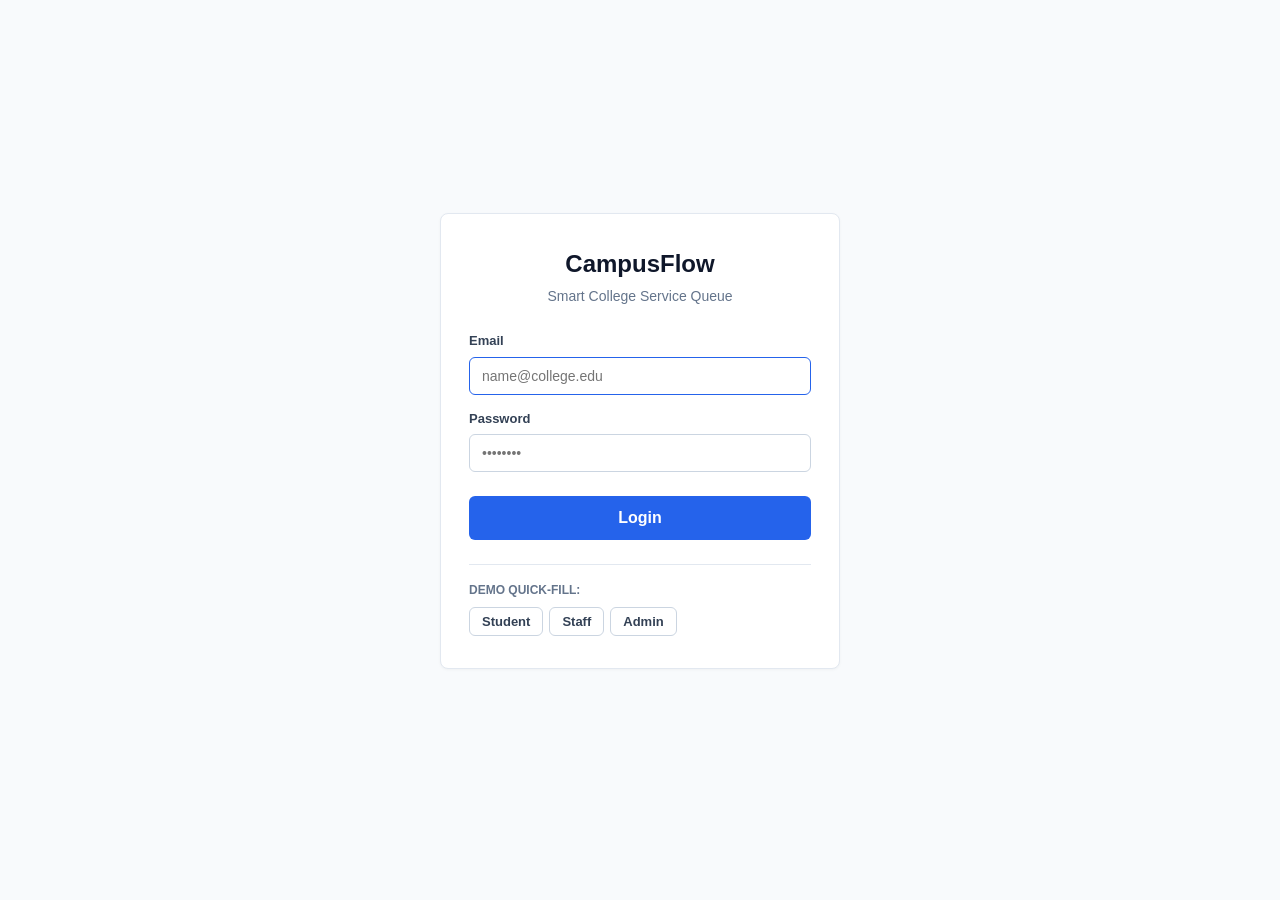
==== frontend/pages/login.html @ 9b598b86 "first commit" ====
<!DOCTYPE html>
<html lang="en">
<head>
    <meta charset="UTF-8">
    <meta name="viewport" content="width=device-width, initial-scale=1.0">
    <title>Login - CampusFlow</title>
    <link rel="stylesheet" href="../css/style.css">
</head>
<body style="display:flex; justify-content:center; align-items:center; min-height:100vh; padding:20px;">

    <div class="card" style="width:100%; max-width:400px; padding:32px 28px;">
        <div style="text-align:center; margin-bottom:24px;">
            <h1 style="font-size:24px; color:#0f172a; margin-bottom:4px;">CampusFlow</h1>
            <p style="color:#64748b; font-size:14px;">Smart College Service Queue</p>
        </div>

        <div id="alert" class="alert" style="display:none;"></div>

        <form onsubmit="handleLogin(event)">
            <div class="form-group">
                <label for="email">Email</label>
                <input type="email" id="email" placeholder="name@college.edu" required autofocus>
            </div>

            <div class="form-group">
                <label for="password">Password</label>
                <input type="password" id="password" placeholder="••••••••" required>
            </div>

            <button type="submit" class="btn btn-primary btn-block btn-lg" style="margin-top:10px;">Login</button>
        </form>

        <!-- Quick Demo Credentials -->
        <div style="margin-top:24px; padding-top:16px; border-top:1px solid #e2e8f0;">
            <div style="font-size:12px; font-weight:700; color:#64748b; margin-bottom:8px;">DEMO QUICK-FILL:</div>
            <div style="display:flex; gap:6px;">
                <button type="button" class="btn btn-secondary btn-sm" onclick="quickFill('student@campusflow.local', 'student123')">Student</button>
                <button type="button" class="btn btn-secondary btn-sm" onclick="quickFill('staff@campusflow.local', 'staff123')">Staff</button>
                <button type="button" class="btn btn-secondary btn-sm" onclick="quickFill('admin@campusflow.local', 'admin123')">Admin</button>
            </div>
        </div>
    </div>

<script src="../js/app.js"></script>
</body>
</html>
---- frontend/css/style.css ----
/* CampusFlow - Clean & Simple College MVP Stylesheet */
/* 100% Offline, Zero CDNs, Zero External Dependencies */

* {
    box-sizing: border-box;
    margin: 0;
    padding: 0;
}

body {
    font-family: -apple-system, BlinkMacSystemFont, "Segoe UI", Roboto, sans-serif;
    background-color: #f8fafc;
    color: #0f172a;
    line-height: 1.5;
    font-size: 15px;
}

.container {
    max-width: 900px;
    margin: 0 auto;
    padding: 24px 16px;
}

/* Navbar */
.navbar {
    background: #ffffff;
    border-bottom: 1px solid #e2e8f0;
    padding: 14px 24px;
    display: flex;
    justify-content: space-between;
    align-items: center;
}

.brand {
    font-size: 18px;
    font-weight: 700;
    color: #0f172a;
    text-decoration: none;
}

.nav-links {
    display: flex;
    align-items: center;
    gap: 14px;
}

/* Cards */
.card {
    background: #ffffff;
    border: 1px solid #e2e8f0;
    border-radius: 8px;
    padding: 20px;
    margin-bottom: 18px;
    box-shadow: 0 1px 3px rgba(0,0,0,0.04);
}

/* Forms */
.form-group {
    margin-bottom: 14px;
}

label {
    display: block;
    font-size: 13px;
    font-weight: 600;
    margin-bottom: 6px;
    color: #334155;
}

input, select {
    width: 100%;
    padding: 10px 12px;
    font-size: 14px;
    border: 1px solid #cbd5e1;
    border-radius: 6px;
    outline: none;
}

input:focus, select:focus {
    border-color: #2563eb;
}

/* Buttons */
.btn {
    display: inline-block;
    padding: 9px 16px;
    font-size: 14px;
    font-weight: 600;
    border-radius: 6px;
    border: 1px solid transparent;
    cursor: pointer;
    text-decoration: none;
    text-align: center;
}

.btn-primary { background: #2563eb; color: #ffffff; }
.btn-primary:hover { background: #1d4ed8; }

.btn-secondary { background: #ffffff; color: #334155; border-color: #cbd5e1; }
.btn-secondary:hover { background: #f1f5f9; }

.btn-success { background: #16a34a; color: #ffffff; }
.btn-success:hover { background: #15803d; }

.btn-sm { padding: 6px 12px; font-size: 13px; }
.btn-lg { padding: 12px 24px; font-size: 16px; }
.btn-block { width: 100%; }

/* Badges */
.badge {
    display: inline-block;
    padding: 4px 10px;
    font-size: 11px;
    font-weight: 700;
    border-radius: 9999px;
    text-transform: uppercase;
    letter-spacing: 0.5px;
}

.badge-waiting { background: #fef3c7; color: #92400e; }
.badge-called { background: #dbeafe; color: #1e40af; }
.badge-processing { background: #ede9fe; color: #5b21b6; }
.badge-completed { background: #dcfce7; color: #166534; }
.badge-active { background: #dcfce7; color: #166534; }
.badge-inactive { background: #f1f5f9; color: #64748b; }

/* Grid */
.grid { display: grid; gap: 16px; }
.grid-cols-2 { grid-template-columns: repeat(2, 1fr); }
.grid-cols-3 { grid-template-columns: repeat(3, 1fr); }
.grid-cols-4 { grid-template-columns: repeat(4, 1fr); }

@media (max-width: 768px) {
    .grid-cols-2, .grid-cols-3, .grid-cols-4 { grid-template-columns: 1fr; }
}

/* Stat Cards */
.stat-card {
    background: #ffffff;
    border: 1px solid #e2e8f0;
    border-radius: 8px;
    padding: 16px;
    text-align: center;
}

.stat-label { font-size: 12px; color: #64748b; font-weight: 600; text-transform: uppercase; }
.stat-value { font-size: 26px; font-weight: 700; color: #0f172a; margin-top: 4px; }

/* Token Hero */
.token-box {
    background: #ffffff;
    border: 1px solid #e2e8f0;
    border-radius: 12px;
    padding: 32px 20px;
    text-align: center;
    max-width: 440px;
    margin: 20px auto;
}

.token-code {
    font-size: 48px;
    font-weight: 800;
    color: #2563eb;
    margin: 8px 0;
}

/* Tables */
table {
    width: 100%;
    border-collapse: collapse;
    font-size: 14px;
}

th, td {
    padding: 12px 14px;
    text-align: left;
    border-bottom: 1px solid #e2e8f0;
}

th { background: #f8fafc; color: #475569; font-weight: 600; }

/* Alert */
.alert {
    padding: 12px 16px;
    border-radius: 6px;
    margin-bottom: 16px;
    font-size: 14px;
}
.alert-danger { background: #fee2e2; color: #991b1b; }
.alert-success { background: #dcfce7; color: #166534; }
.alert-warning { background: #fef3c7; color: #92400e; }
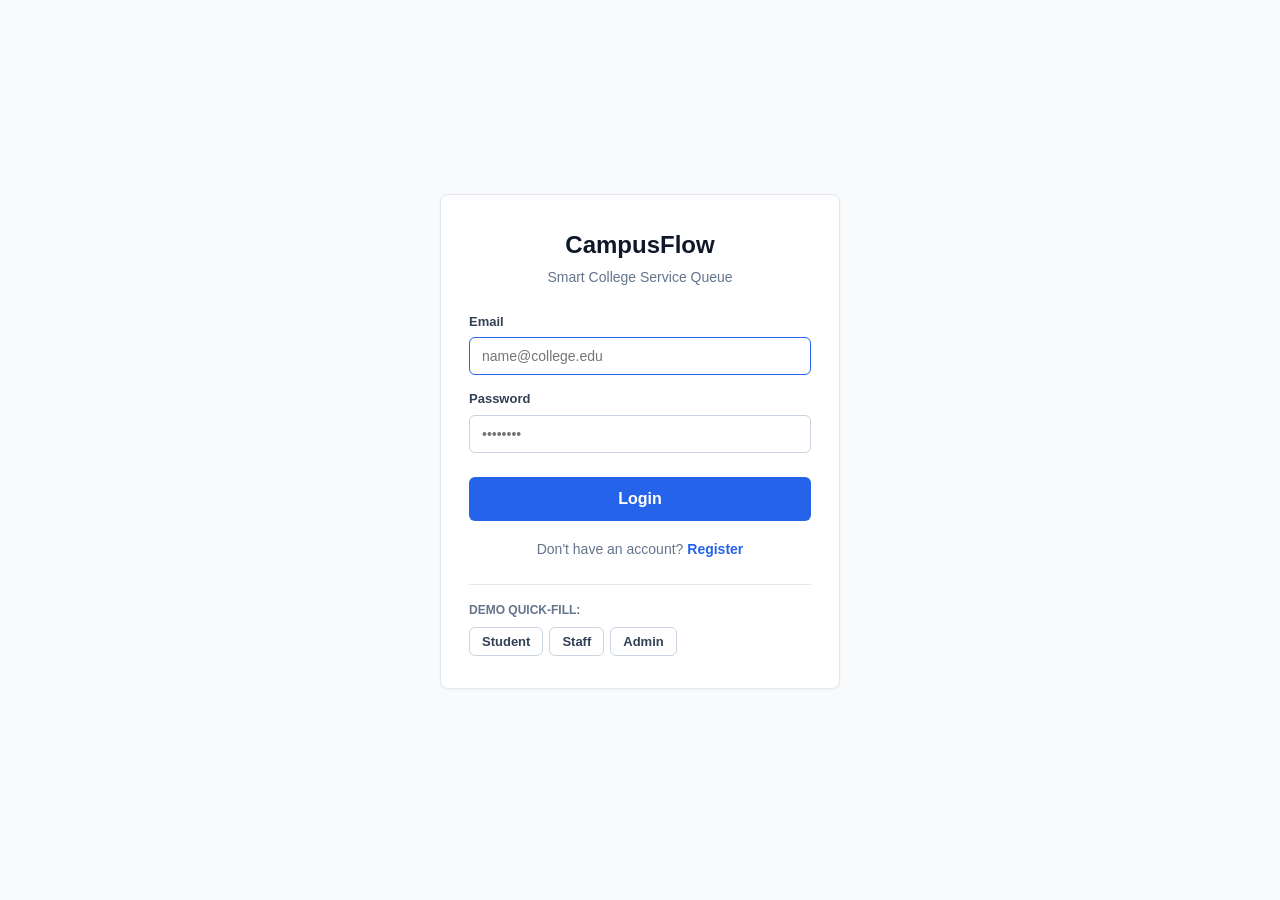
==== commit efc30cff: "Update authentication and RBAC system" ====
--- a/frontend/pages/login.html
+++ b/frontend/pages/login.html
@@ -4,7 +4,7 @@
     <meta charset="UTF-8">
     <meta name="viewport" content="width=device-width, initial-scale=1.0">
     <title>Login - CampusFlow</title>
-    <link rel="stylesheet" href="../css/style.css">
+    <link rel="stylesheet" href="../assets/css/style.css">
 </head>
 <body style="display:flex; justify-content:center; align-items:center; min-height:100vh; padding:20px;">
 
@@ -30,6 +30,11 @@
             <button type="submit" class="btn btn-primary btn-block btn-lg" style="margin-top:10px;">Login</button>
         </form>
 
+        <!-- Register Link -->
+        <div style="text-align:center; margin-top:18px; font-size:14px; color:#64748b;">
+            Don't have an account? <a href="register.html" style="color:#2563eb; font-weight:600; text-decoration:none;">Register</a>
+        </div>
+
         <!-- Quick Demo Credentials -->
         <div style="margin-top:24px; padding-top:16px; border-top:1px solid #e2e8f0;">
             <div style="font-size:12px; font-weight:700; color:#64748b; margin-bottom:8px;">DEMO QUICK-FILL:</div>
@@ -41,6 +46,16 @@
         </div>
     </div>
 
-<script src="../js/app.js"></script>
+<script src="../assets/js/app.js"></script>
+<script>
+    // Check if redirected after registration
+    const urlParams = new URLSearchParams(window.location.search);
+    if (urlParams.get('registered') === '1') {
+        const alertBox = document.getElementById('alert');
+        alertBox.style.display = 'block';
+        alertBox.className = 'alert alert-success';
+        alertBox.textContent = 'Account created successfully. Please login.';
+    }
+</script>
 </body>
 </html>
--- a/frontend/assets/css/style.css
+++ b/frontend/assets/css/style.css
@@ -0,0 +1,208 @@
+/* CampusFlow - Clean & Simple College MVP Stylesheet */
+/* 100% Offline, Zero CDNs, Zero External Dependencies */
+
+* {
+    box-sizing: border-box;
+    margin: 0;
+    padding: 0;
+}
+
+body {
+    font-family: -apple-system, BlinkMacSystemFont, "Segoe UI", Roboto, sans-serif;
+    background-color: #f8fafc;
+    color: #0f172a;
+    line-height: 1.5;
+    font-size: 15px;
+}
+
+.container {
+    max-width: 900px;
+    margin: 0 auto;
+    padding: 24px 16px;
+}
+
+/* Navbar */
+.navbar {
+    background: #ffffff;
+    border-bottom: 1px solid #e2e8f0;
+    padding: 14px 24px;
+    display: flex;
+    justify-content: space-between;
+    align-items: center;
+}
+
+.brand {
+    font-size: 18px;
+    font-weight: 700;
+    color: #0f172a;
+    text-decoration: none;
+}
+
+.nav-links {
+    display: flex;
+    align-items: center;
+    gap: 14px;
+}
+
+/* Cards */
+.card {
+    background: #ffffff;
+    border: 1px solid #e2e8f0;
+    border-radius: 8px;
+    padding: 20px;
+    margin-bottom: 18px;
+    box-shadow: 0 1px 3px rgba(0,0,0,0.04);
+}
+
+/* Forms */
+.form-group {
+    margin-bottom: 14px;
+}
+
+label {
+    display: block;
+    font-size: 13px;
+    font-weight: 600;
+    margin-bottom: 6px;
+    color: #334155;
+}
+
+input, select {
+    width: 100%;
+    padding: 10px 12px;
+    font-size: 14px;
+    border: 1px solid #cbd5e1;
+    border-radius: 6px;
+    outline: none;
+}
+
+input:focus, select:focus {
+    border-color: #2563eb;
+}
+
+/* Buttons */
+.btn {
+    display: inline-block;
+    padding: 9px 16px;
+    font-size: 14px;
+    font-weight: 600;
+    border-radius: 6px;
+    border: 1px solid transparent;
+    cursor: pointer;
+    text-decoration: none;
+    text-align: center;
+}
+
+.btn-primary { background: #2563eb; color: #ffffff; }
+.btn-primary:hover { background: #1d4ed8; }
+
+.btn-secondary { background: #ffffff; color: #334155; border-color: #cbd5e1; }
+.btn-secondary:hover { background: #f1f5f9; }
+
+.btn-success { background: #16a34a; color: #ffffff; }
+.btn-success:hover { background: #15803d; }
+
+.btn-sm { padding: 6px 12px; font-size: 13px; }
+.btn-lg { padding: 12px 24px; font-size: 16px; }
+.btn-block { width: 100%; }
+
+/* Badges */
+.badge {
+    display: inline-block;
+    padding: 4px 10px;
+    font-size: 11px;
+    font-weight: 700;
+    border-radius: 9999px;
+    text-transform: uppercase;
+    letter-spacing: 0.5px;
+}
+
+.badge-waiting { background: #fef3c7; color: #92400e; }
+.badge-called { background: #dbeafe; color: #1e40af; }
+.badge-processing { background: #ede9fe; color: #5b21b6; }
+.badge-completed { background: #dcfce7; color: #166534; }
+.badge-active { background: #dcfce7; color: #166534; }
+.badge-inactive { background: #f1f5f9; color: #64748b; }
+
+/* Grid */
+.grid { display: grid; gap: 16px; }
+.grid-cols-2 { grid-template-columns: repeat(2, 1fr); }
+.grid-cols-3 { grid-template-columns: repeat(3, 1fr); }
+.grid-cols-4 { grid-template-columns: repeat(4, 1fr); }
+
+@media (max-width: 768px) {
+    .grid-cols-2, .grid-cols-3, .grid-cols-4 { grid-template-columns: 1fr; }
+}
+
+/* Stat Cards */
+.stat-card {
+    background: #ffffff;
+    border: 1px solid #e2e8f0;
+    border-radius: 8px;
+    padding: 16px;
+    text-align: center;
+}
+
+.stat-card.clickable {
+    cursor: pointer;
+    transition: transform 0.15s ease, border-color 0.15s ease, box-shadow 0.15s ease;
+    user-select: none;
+}
+
+.stat-card.clickable:hover {
+    border-color: #94a3b8;
+    box-shadow: 0 4px 6px -1px rgba(0, 0, 0, 0.08);
+}
+
+.stat-card.active {
+    border-color: #2563eb;
+    box-shadow: 0 0 0 2px rgba(37, 99, 235, 0.25);
+    background: #f8fafc;
+}
+
+.stat-label { font-size: 12px; color: #64748b; font-weight: 600; text-transform: uppercase; }
+.stat-value { font-size: 26px; font-weight: 700; color: #0f172a; margin-top: 4px; }
+
+/* Token Hero */
+.token-box {
+    background: #ffffff;
+    border: 1px solid #e2e8f0;
+    border-radius: 12px;
+    padding: 32px 20px;
+    text-align: center;
+    max-width: 440px;
+    margin: 20px auto;
+}
+
+.token-code {
+    font-size: 48px;
+    font-weight: 800;
+    color: #2563eb;
+    margin: 8px 0;
+}
+
+/* Tables */
+table {
+    width: 100%;
+    border-collapse: collapse;
+    font-size: 14px;
+}
+
+th, td {
+    padding: 12px 14px;
+    text-align: left;
+    border-bottom: 1px solid #e2e8f0;
+}
+
+th { background: #f8fafc; color: #475569; font-weight: 600; }
+
+/* Alert */
+.alert {
+    padding: 12px 16px;
+    border-radius: 6px;
+    margin-bottom: 16px;
+    font-size: 14px;
+}
+.alert-danger { background: #fee2e2; color: #991b1b; }
+.alert-success { background: #dcfce7; color: #166534; }
+.alert-warning { background: #fef3c7; color: #92400e; }
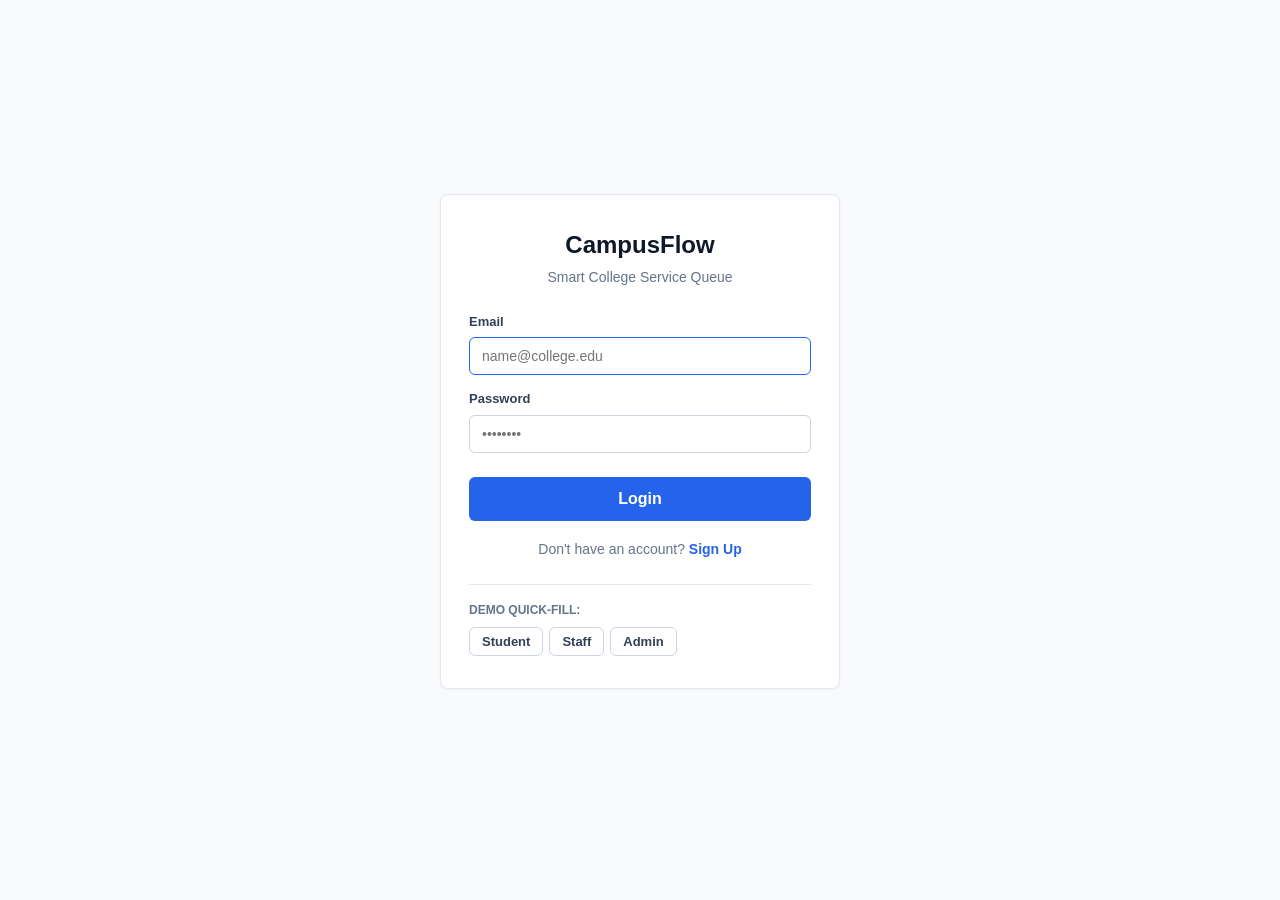
==== commit b58c37f2: "role bases authentication" ====
--- a/frontend/pages/login.html
+++ b/frontend/pages/login.html
@@ -32,7 +32,7 @@
 
         <!-- Register Link -->
         <div style="text-align:center; margin-top:18px; font-size:14px; color:#64748b;">
-            Don't have an account? <a href="register.html" style="color:#2563eb; font-weight:600; text-decoration:none;">Register</a>
+            Don't have an account? <a href="register.html" style="color:#2563eb; font-weight:600; text-decoration:none;">Sign Up</a>
         </div>
 
         <!-- Quick Demo Credentials -->
@@ -48,6 +48,9 @@
 
 <script src="../assets/js/app.js"></script>
 <script>
+    // If user is already authenticated, forward to dashboard
+    checkAlreadyLoggedIn();
+
     // Check if redirected after registration
     const urlParams = new URLSearchParams(window.location.search);
     if (urlParams.get('registered') === '1') {
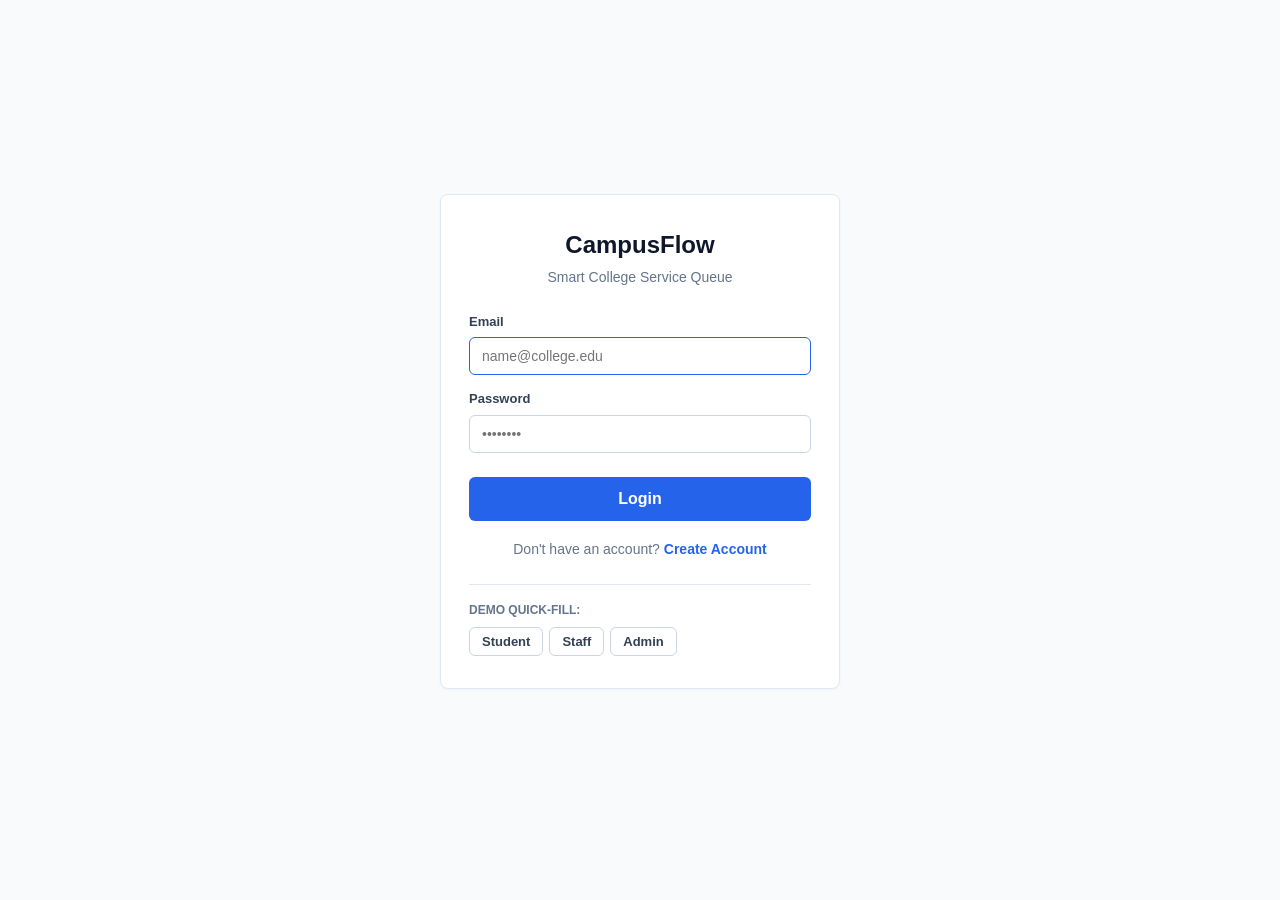
==== commit a475763b: "new commit" ====
--- a/frontend/pages/login.html
+++ b/frontend/pages/login.html
@@ -32,7 +32,7 @@
 
         <!-- Register Link -->
         <div style="text-align:center; margin-top:18px; font-size:14px; color:#64748b;">
-            Don't have an account? <a href="register.html" style="color:#2563eb; font-weight:600; text-decoration:none;">Sign Up</a>
+            Don't have an account? <a href="register.html" style="color:#2563eb; font-weight:600; text-decoration:none;">Create Account</a>
         </div>
 
         <!-- Quick Demo Credentials -->
